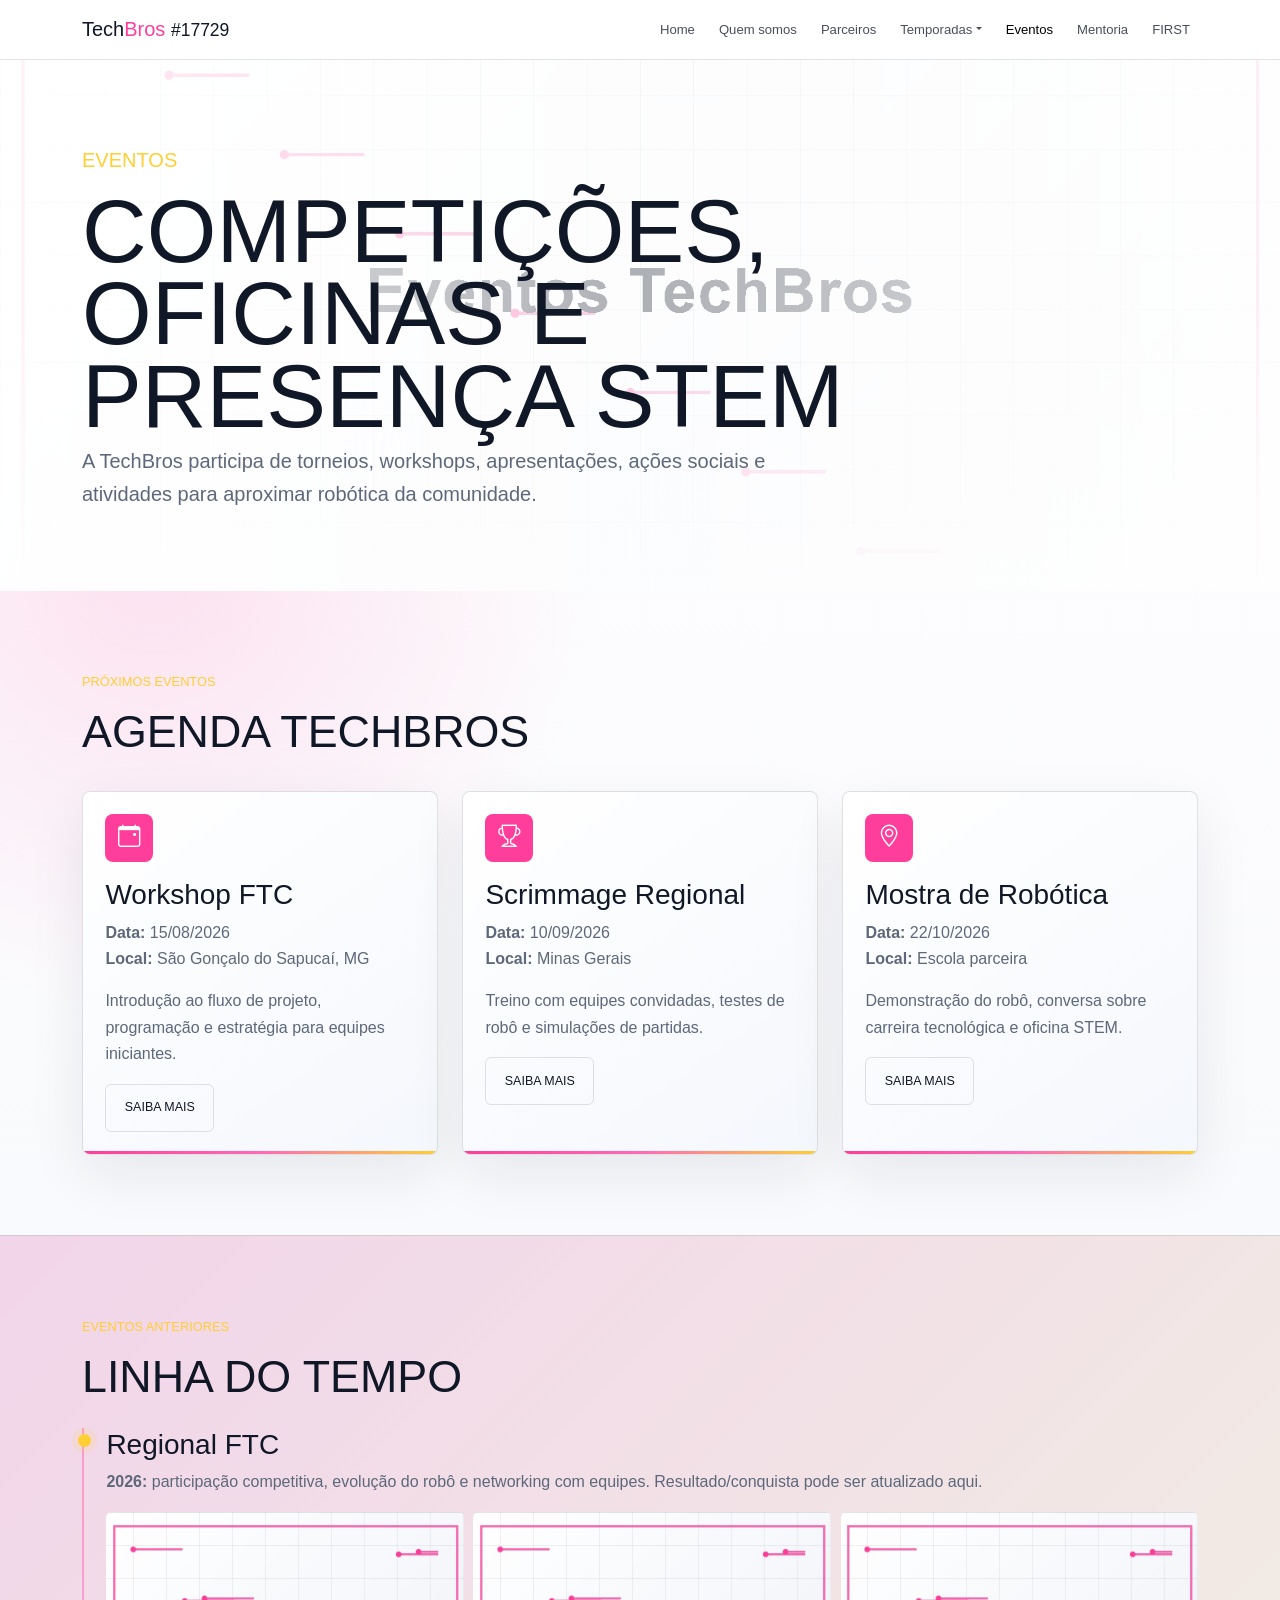
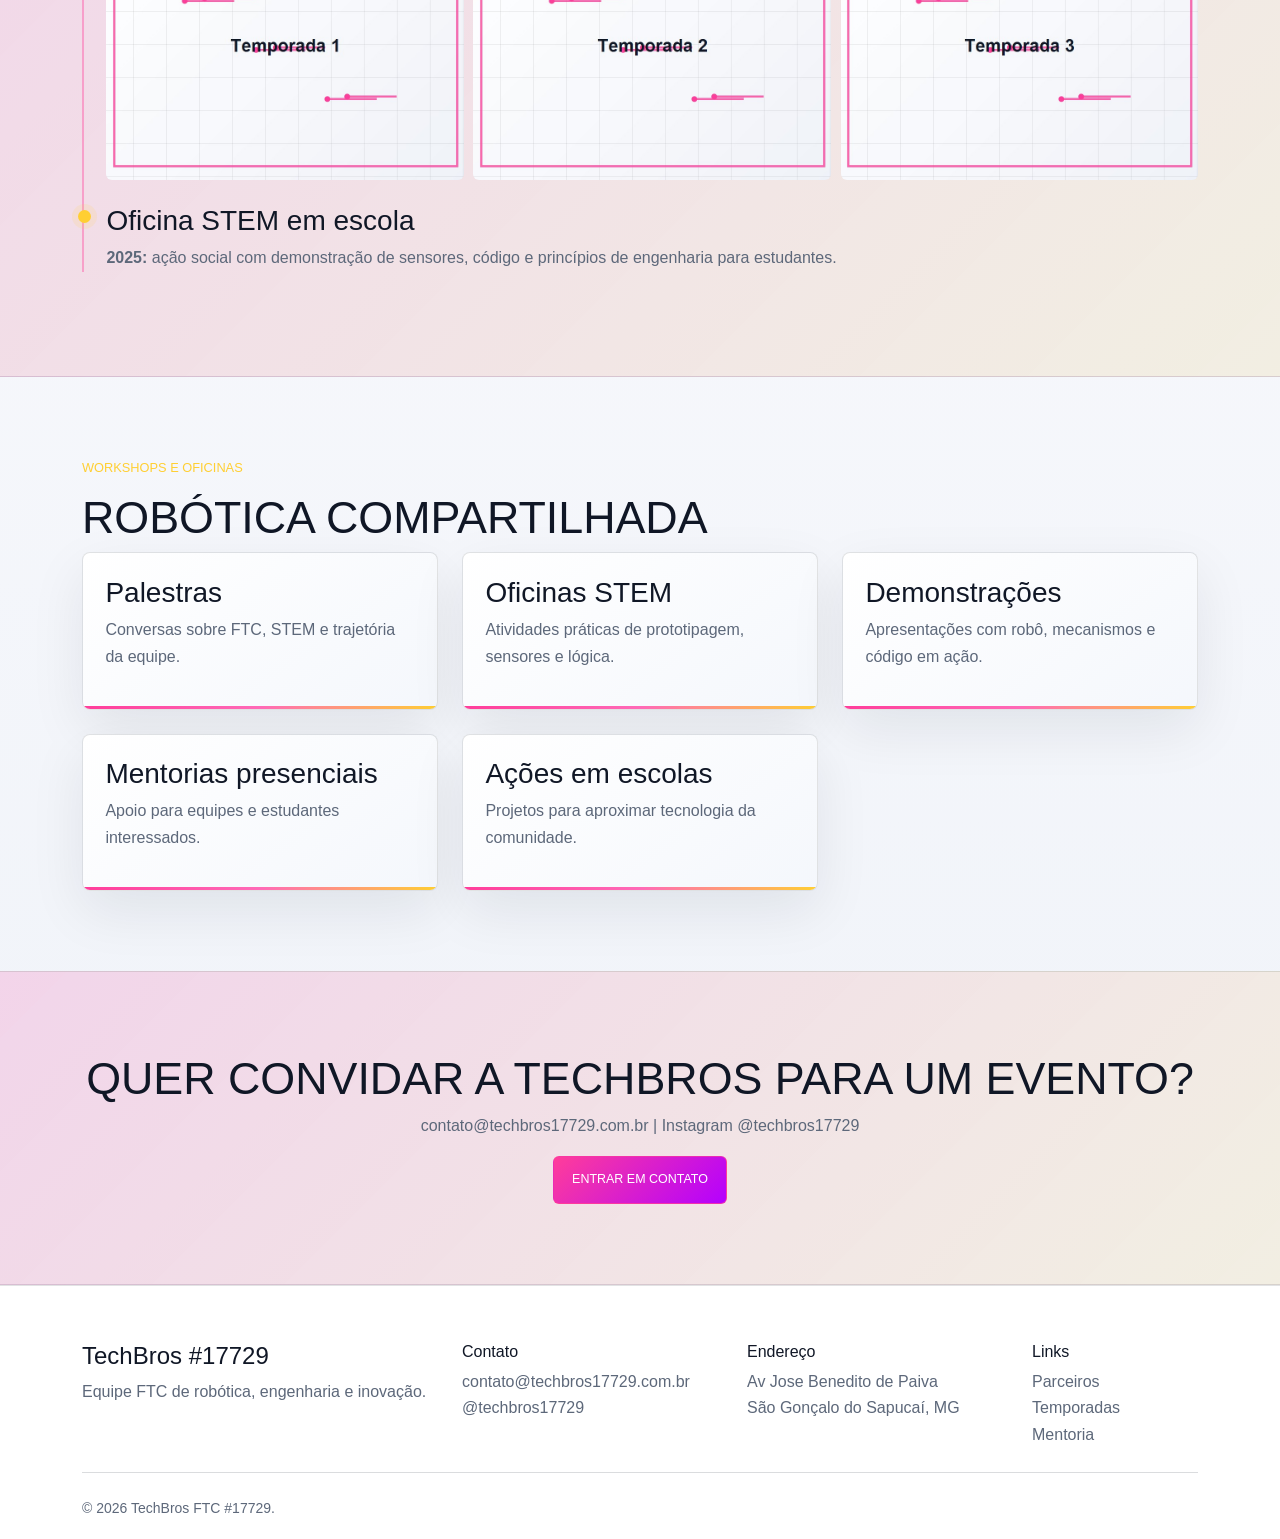
==== eventos.html @ de2b48b6 "v3" ====
<!doctype html>
<html lang="pt-BR">
<head>
  <meta charset="utf-8"><meta name="viewport" content="width=device-width, initial-scale=1">
  <title>Eventos | TechBros FTC #17729</title>
  <meta name="description" content="Eventos, competições, workshops, oficinas STEM, ações sociais e participações da equipe TechBros FTC #17729.">
  <meta name="keywords" content="eventos TechBros, competições FTC, workshops robótica, oficinas STEM, eventos robótica">
  <meta name="author" content="TechBros FTC #17729"><meta name="robots" content="index, follow"><link rel="canonical" href="https://techbros17729.com.br/eventos.html">
  <meta property="og:title" content="Eventos | TechBros FTC #17729"><meta property="og:description" content="Competições, workshops e ações tecnológicas da TechBros."><meta property="og:image" content="https://techbros17729.com.br/assets/img/eventos-hero.jpg"><meta property="og:url" content="https://techbros17729.com.br/eventos.html"><meta property="og:type" content="website">
  <meta name="twitter:card" content="summary_large_image"><meta name="twitter:title" content="Eventos TechBros"><meta name="twitter:description" content="Acompanhe eventos e oficinas da equipe."><meta name="twitter:image" content="https://techbros17729.com.br/assets/img/eventos-hero.jpg">
  <link href="https://cdn.jsdelivr.net/npm/bootstrap@5.3.3/dist/css/bootstrap.min.css" rel="stylesheet"><link href="https://cdn.jsdelivr.net/npm/bootstrap-icons@1.11.3/font/bootstrap-icons.css" rel="stylesheet"><link rel="stylesheet" href="assets/css/style.css">
  <script type="application/ld+json">{"@context":"https://schema.org","@type":"Event","name":"Eventos TechBros FTC #17729","description":"Competições, workshops, oficinas STEM e ações sociais da equipe TechBros.","eventAttendanceMode":"https://schema.org/OfflineEventAttendanceMode","eventStatus":"https://schema.org/EventScheduled","startDate":"2026-08-01","location":{"@type":"Place","name":"TechBros","address":{"@type":"PostalAddress","streetAddress":"Av Jose Benedito de Paiva","addressLocality":"São Gonçalo do Sapucaí","addressRegion":"MG","postalCode":"37490-000","addressCountry":"BR"}},"organizer":{"@type":"EducationalOrganization","name":"TechBros FTC #17729","email":"contato@techbros17729.com.br"}}</script>
</head>
<body>
  <header><nav class="navbar navbar-expand-lg fixed-top"><div class="container"><a class="navbar-brand text-white" href="index.html">Tech<span>Bros</span> <small>#17729</small></a><button class="navbar-toggler" type="button" data-bs-toggle="collapse" data-bs-target="#mainNav" aria-label="Abrir menu"><span class="navbar-toggler-icon"></span></button><div class="collapse navbar-collapse" id="mainNav"><ul class="navbar-nav ms-auto align-items-lg-center gap-lg-2"><li class="nav-item"><a class="nav-link" href="index.html">Home</a></li><li class="nav-item"><a class="nav-link" href="quem-somos.html">Quem somos</a></li><li class="nav-item"><a class="nav-link" href="parceiros.html">Parceiros</a></li><li class="nav-item dropdown"><a class="nav-link dropdown-toggle" href="temporadas.html" role="button" data-bs-toggle="dropdown">Temporadas</a><ul class="dropdown-menu"><li><a class="dropdown-item" href="temporadas.html#atual">Temporada atual</a></li><li><a class="dropdown-item" href="temporadas.html#anteriores">Temporadas anteriores</a></li></ul></li><li class="nav-item"><a class="nav-link" href="eventos.html">Eventos</a></li><li class="nav-item"><a class="nav-link" href="mentoria.html">Mentoria</a></li><li class="nav-item"><a class="nav-link" href="first.html">FIRST</a></li></ul></div></div></nav></header>
  <main>
    <section class="hero hero-small" style="background-image:url('assets/img/eventos-hero.jpg')"><div class="container"><p class="eyebrow">Eventos</p><h1>Competições, oficinas e presença STEM</h1><p>A TechBros participa de torneios, workshops, apresentações, ações sociais e atividades para aproximar robótica da comunidade.</p></div></section>
    <section class="section-pad"><div class="container"><p class="eyebrow">Próximos eventos</p><h2 class="section-title">Agenda TechBros</h2><div class="row g-4 mt-1">
      <article class="col-md-6 col-xl-4"><div class="event-card reveal"><span class="icon-box"><i class="bi bi-calendar-event"></i></span><h3>Workshop FTC</h3><p><strong>Data:</strong> 15/08/2026<br><strong>Local:</strong> São Gonçalo do Sapucaí, MG</p><p>Introdução ao fluxo de projeto, programação e estratégia para equipes iniciantes.</p><a class="btn btn-outline-tech" href="mailto:contato@techbros17729.com.br">Saiba mais</a></div></article>
      <article class="col-md-6 col-xl-4"><div class="event-card reveal"><span class="icon-box"><i class="bi bi-trophy"></i></span><h3>Scrimmage Regional</h3><p><strong>Data:</strong> 10/09/2026<br><strong>Local:</strong> Minas Gerais</p><p>Treino com equipes convidadas, testes de robô e simulações de partidas.</p><a class="btn btn-outline-tech" href="mailto:contato@techbros17729.com.br">Saiba mais</a></div></article>
      <article class="col-md-6 col-xl-4"><div class="event-card reveal"><span class="icon-box"><i class="bi bi-geo-alt"></i></span><h3>Mostra de Robótica</h3><p><strong>Data:</strong> 22/10/2026<br><strong>Local:</strong> Escola parceira</p><p>Demonstração do robô, conversa sobre carreira tecnológica e oficina STEM.</p><a class="btn btn-outline-tech" href="mailto:contato@techbros17729.com.br">Saiba mais</a></div></article>
    </div></div></section>
    <section class="section-pad cta-band"><div class="container"><p class="eyebrow">Eventos anteriores</p><h2 class="section-title">Linha do tempo</h2><div class="timeline mt-4"><article class="timeline-item"><h3>Regional FTC</h3><p><strong>2026:</strong> participação competitiva, evolução do robô e networking com equipes. Resultado/conquista pode ser atualizado aqui.</p><div class="gallery-grid"><img src="assets/img/temporadas/temporada-1.jpg" alt="Foto do evento regional" loading="lazy"><img src="assets/img/temporadas/temporada-2.jpg" alt="Robô em evento" loading="lazy"><img src="assets/img/temporadas/temporada-3.jpg" alt="Equipe em competição" loading="lazy"></div></article><article class="timeline-item"><h3>Oficina STEM em escola</h3><p><strong>2025:</strong> ação social com demonstração de sensores, código e princípios de engenharia para estudantes.</p></article></div></div></section>
    <section class="section-pad"><div class="container"><p class="eyebrow">Workshops e oficinas</p><h2 class="section-title">Robótica compartilhada</h2><div class="row g-4"><article class="col-md-6 col-lg-4"><div class="tech-card"><h3>Palestras</h3><p>Conversas sobre FTC, STEM e trajetória da equipe.</p></div></article><article class="col-md-6 col-lg-4"><div class="tech-card"><h3>Oficinas STEM</h3><p>Atividades práticas de prototipagem, sensores e lógica.</p></div></article><article class="col-md-6 col-lg-4"><div class="tech-card"><h3>Demonstrações</h3><p>Apresentações com robô, mecanismos e código em ação.</p></div></article><article class="col-md-6 col-lg-4"><div class="tech-card"><h3>Mentorias presenciais</h3><p>Apoio para equipes e estudantes interessados.</p></div></article><article class="col-md-6 col-lg-4"><div class="tech-card"><h3>Ações em escolas</h3><p>Projetos para aproximar tecnologia da comunidade.</p></div></article></div></div></section>
    <section class="section-pad cta-band"><div class="container text-center"><h2 class="section-title">Quer convidar a TechBros para um evento?</h2><p>contato@techbros17729.com.br | Instagram @techbros17729</p><a class="btn btn-tech" href="mailto:contato@techbros17729.com.br">Entrar em contato</a></div></section>
  </main>
  <footer class="footer"><div class="container"><div class="row g-4"><div class="col-lg-4"><h2 class="h4">TechBros #17729</h2><p>Equipe FTC de robótica, engenharia e inovação.</p></div><div class="col-md-4 col-lg-3"><h3 class="h6">Contato</h3><p>contato@techbros17729.com.br<br>@techbros17729</p></div><div class="col-md-4 col-lg-3"><h3 class="h6">Endereço</h3><p>Av Jose Benedito de Paiva<br>São Gonçalo do Sapucaí, MG</p></div><div class="col-md-4 col-lg-2"><h3 class="h6">Links</h3><a href="parceiros.html">Parceiros</a><br><a href="temporadas.html">Temporadas</a><br><a href="mentoria.html">Mentoria</a></div></div><hr class="border-secondary my-4"><p class="small mb-0">© 2026 TechBros FTC #17729.</p></div></footer>
  <script src="https://cdn.jsdelivr.net/npm/bootstrap@5.3.3/dist/js/bootstrap.bundle.min.js"></script><script src="assets/js/main.js"></script>
</body>
</html>
---- assets/css/style.css ----
@font-face {
  font-family: "Lemon Milk";
  src: url("../fonts/LEMONMILK-Regular.woff2") format("woff2");
  font-display: swap;
}

:root {
  --bg: #f7f8fc;
  --surface: #ffffff;
  --surface-2: #f0f3fa;
  --line: rgba(17, 24, 39, .12);
  --text: #101726;
  --muted: #5d687a;
  --cyan: #ff3d9a;
  --gold: #ffcf33;
  --green: #00e68a;
  --pink: #ff6ab7;
  --font-display: "Lemon Milk", "Arial Black", Impact, sans-serif;
  --font-body: "Inter", "Poppins", "Segoe UI", Arial, sans-serif;
}

* { box-sizing: border-box; }

html { scroll-padding-top: 86px; }

body {
  margin: 0;
  background:
    radial-gradient(circle at 12% 18%, rgba(255, 61, 154, .14), transparent 28rem),
    radial-gradient(circle at 85% 8%, rgba(255, 207, 51, .15), transparent 22rem),
    linear-gradient(180deg, #ffffff 0%, var(--bg) 54%, #eef2f8 100%);
  color: var(--text);
  font-family: var(--font-body);
  line-height: 1.65;
}

body::before {
  content: "";
  position: fixed;
  inset: 0;
  pointer-events: none;
  background-image:
    linear-gradient(rgba(17, 24, 39, .045) 1px, transparent 1px),
    linear-gradient(90deg, rgba(17, 24, 39, .045) 1px, transparent 1px);
  background-size: 46px 46px;
  mask-image: linear-gradient(to bottom, rgba(0, 0, 0, .8), transparent 78%);
  z-index: -1;
}

a { color: inherit; text-decoration: none; }
p { color: var(--muted); }

.navbar {
  background: rgba(255, 255, 255, .9);
  border-bottom: 1px solid var(--line);
  backdrop-filter: blur(18px);
}

.navbar-brand,
.nav-link,
.dropdown-item,
.btn,
.eyebrow,
h1, h2, h3, h4 {
  font-family: var(--font-display);
  letter-spacing: 0;
}

.navbar-brand { color: var(--text) !important; }
.navbar-brand span { color: var(--cyan); }
.nav-link { color: rgba(16, 23, 38, .76); font-size: .82rem; }
.nav-link:hover,
.nav-link.active { color: var(--cyan); }
.dropdown-menu {
  background: #ffffff;
  border: 1px solid var(--line);
}
.dropdown-item { color: var(--text); font-size: .78rem; }
.dropdown-item:hover { background: rgba(255, 61, 154, .13); color: var(--cyan); }
.navbar-toggler { border-color: var(--line); }
.navbar-toggler-icon { filter: none; }

.accordion-button {
  background: rgba(255, 255, 255, .94);
  color: var(--text);
  font-family: var(--font-display);
}
.accordion-button:not(.collapsed) {
  background: rgba(255, 61, 154, .14);
  color: var(--cyan);
}
.accordion-button:focus { box-shadow: 0 0 0 .2rem rgba(255, 61, 154, .2); }
.accordion-item {
  background: rgba(255, 255, 255, .72) !important;
  border-color: var(--line) !important;
}
.accordion-body,
.accordion-body.text-light { color: var(--muted) !important; }

.hero {
  min-height: 88vh;
  display: grid;
  align-items: end;
  position: relative;
  overflow: hidden;
  padding: 9rem 0 5rem;
  background-position: center;
  background-size: cover;
}

.hero::before {
  content: "";
  position: absolute;
  inset: 0;
  background:
    linear-gradient(90deg, rgba(255, 255, 255, .93), rgba(255, 255, 255, .66), rgba(255, 255, 255, .9)),
    linear-gradient(0deg, rgba(247, 248, 252, .98), transparent 46%);
}

.hero .container { position: relative; z-index: 1; }
.hero-small { min-height: 56vh; padding-bottom: 4rem; }
.hero h1 { max-width: 980px; font-size: clamp(2.4rem, 7vw, 6.6rem); line-height: .92; text-transform: uppercase; }
.hero p { max-width: 760px; font-size: clamp(1rem, 2vw, 1.25rem); }

.eyebrow {
  color: var(--gold);
  text-transform: uppercase;
  font-size: .8rem;
  margin-bottom: .8rem;
}

.section-pad { padding: 5rem 0; }
.section-title { font-size: clamp(1.8rem, 3.5vw, 3.2rem); text-transform: uppercase; }
.section-kicker { max-width: 760px; margin-bottom: 2rem; }

.tech-panel,
.tech-card,
.partner-card,
.event-card {
  background: linear-gradient(145deg, rgba(255, 255, 255, .96), rgba(244, 247, 252, .96));
  border: 1px solid var(--line);
  box-shadow: 0 20px 55px rgba(16, 23, 38, .08);
  position: relative;
  overflow: hidden;
}

.tech-card,
.partner-card,
.event-card {
  min-height: 100%;
  border-radius: 8px;
  padding: 1.4rem;
  transition: transform .25s ease, border-color .25s ease, box-shadow .25s ease;
}

.tech-card::after,
.partner-card::after,
.event-card::after {
  content: "";
  position: absolute;
  inset: auto 0 0 0;
  height: 3px;
  background: linear-gradient(90deg, var(--cyan), var(--pink), var(--gold));
}

.tech-card:hover,
.partner-card:hover,
.event-card:hover {
  transform: translateY(-6px);
  border-color: rgba(255, 61, 154, .5);
  box-shadow: 0 22px 70px rgba(255, 61, 154, .13);
}

.icon-box {
  width: 48px;
  height: 48px;
  display: inline-grid;
  place-items: center;
  color: #ffffff;
  background: var(--cyan);
  border-radius: 8px;
  font-size: 1.4rem;
  margin-bottom: 1rem;
}

.btn-tech {
  border: 1px solid rgba(255, 61, 154, .7);
  background: linear-gradient(135deg, var(--cyan), #b400ff);
  color: #ffffff;
  border-radius: 6px;
  padding: .85rem 1.15rem;
  text-transform: uppercase;
  font-size: .78rem;
}

.btn-tech:hover { color: #ffffff; filter: brightness(1.08); }
.btn-outline-tech {
  border: 1px solid var(--line);
  color: var(--text);
  border-radius: 6px;
  padding: .85rem 1.15rem;
  text-transform: uppercase;
  font-size: .78rem;
}
.btn-outline-tech:hover { border-color: var(--gold); color: var(--gold); }

.image-frame {
  border: 1px solid var(--line);
  border-radius: 8px;
  overflow: hidden;
  background: var(--surface);
}
.image-frame img { width: 100%; height: 100%; object-fit: cover; display: block; }

.stats-strip {
  border-top: 1px solid var(--line);
  border-bottom: 1px solid var(--line);
  background: rgba(255, 255, 255, .62);
}
.stat-number { font-family: var(--font-display); color: var(--cyan); font-size: 2rem; }

.sponsor-logo {
  aspect-ratio: 16 / 9;
  object-fit: cover;
  border-radius: 6px;
}

.timeline {
  border-left: 2px solid rgba(255, 61, 154, .38);
  padding-left: 1.4rem;
}
.timeline-item { position: relative; margin-bottom: 1.5rem; }
.timeline-item::before {
  content: "";
  position: absolute;
  left: -1.8rem;
  top: .4rem;
  width: 13px;
  height: 13px;
  border-radius: 50%;
  background: var(--gold);
  box-shadow: 0 0 0 6px rgba(255, 207, 51, .12);
}

.gallery-grid {
  display: grid;
  grid-template-columns: repeat(3, 1fr);
  gap: .6rem;
}
.gallery-grid img { width: 100%; aspect-ratio: 4 / 3; object-fit: cover; border-radius: 6px; }

.cta-band {
  background:
    linear-gradient(135deg, rgba(255, 61, 154, .17), rgba(255, 207, 51, .12)),
    var(--surface-2);
  border-block: 1px solid var(--line);
}

.footer {
  background: #ffffff;
  border-top: 1px solid var(--line);
  padding: 3.5rem 0 1.2rem;
}
.footer a { color: var(--muted); }
.footer a:hover { color: var(--cyan); }

.reveal {
  opacity: 0;
  transform: translateY(18px);
  transition: opacity .5s ease, transform .5s ease;
}
.reveal.is-visible { opacity: 1; transform: none; }

@media (max-width: 991.98px) {
  .hero { min-height: 74vh; padding-top: 7rem; }
  .hero-small { min-height: 48vh; }
  .navbar-collapse { padding: 1rem 0; }
}

@media (max-width: 575.98px) {
  .section-pad { padding: 3.5rem 0; }
  .hero h1 { font-size: 2.55rem; }
  .gallery-grid { grid-template-columns: 1fr 1fr; }
  .btn-tech,
  .btn-outline-tech { width: 100%; margin-bottom: .75rem; }
}
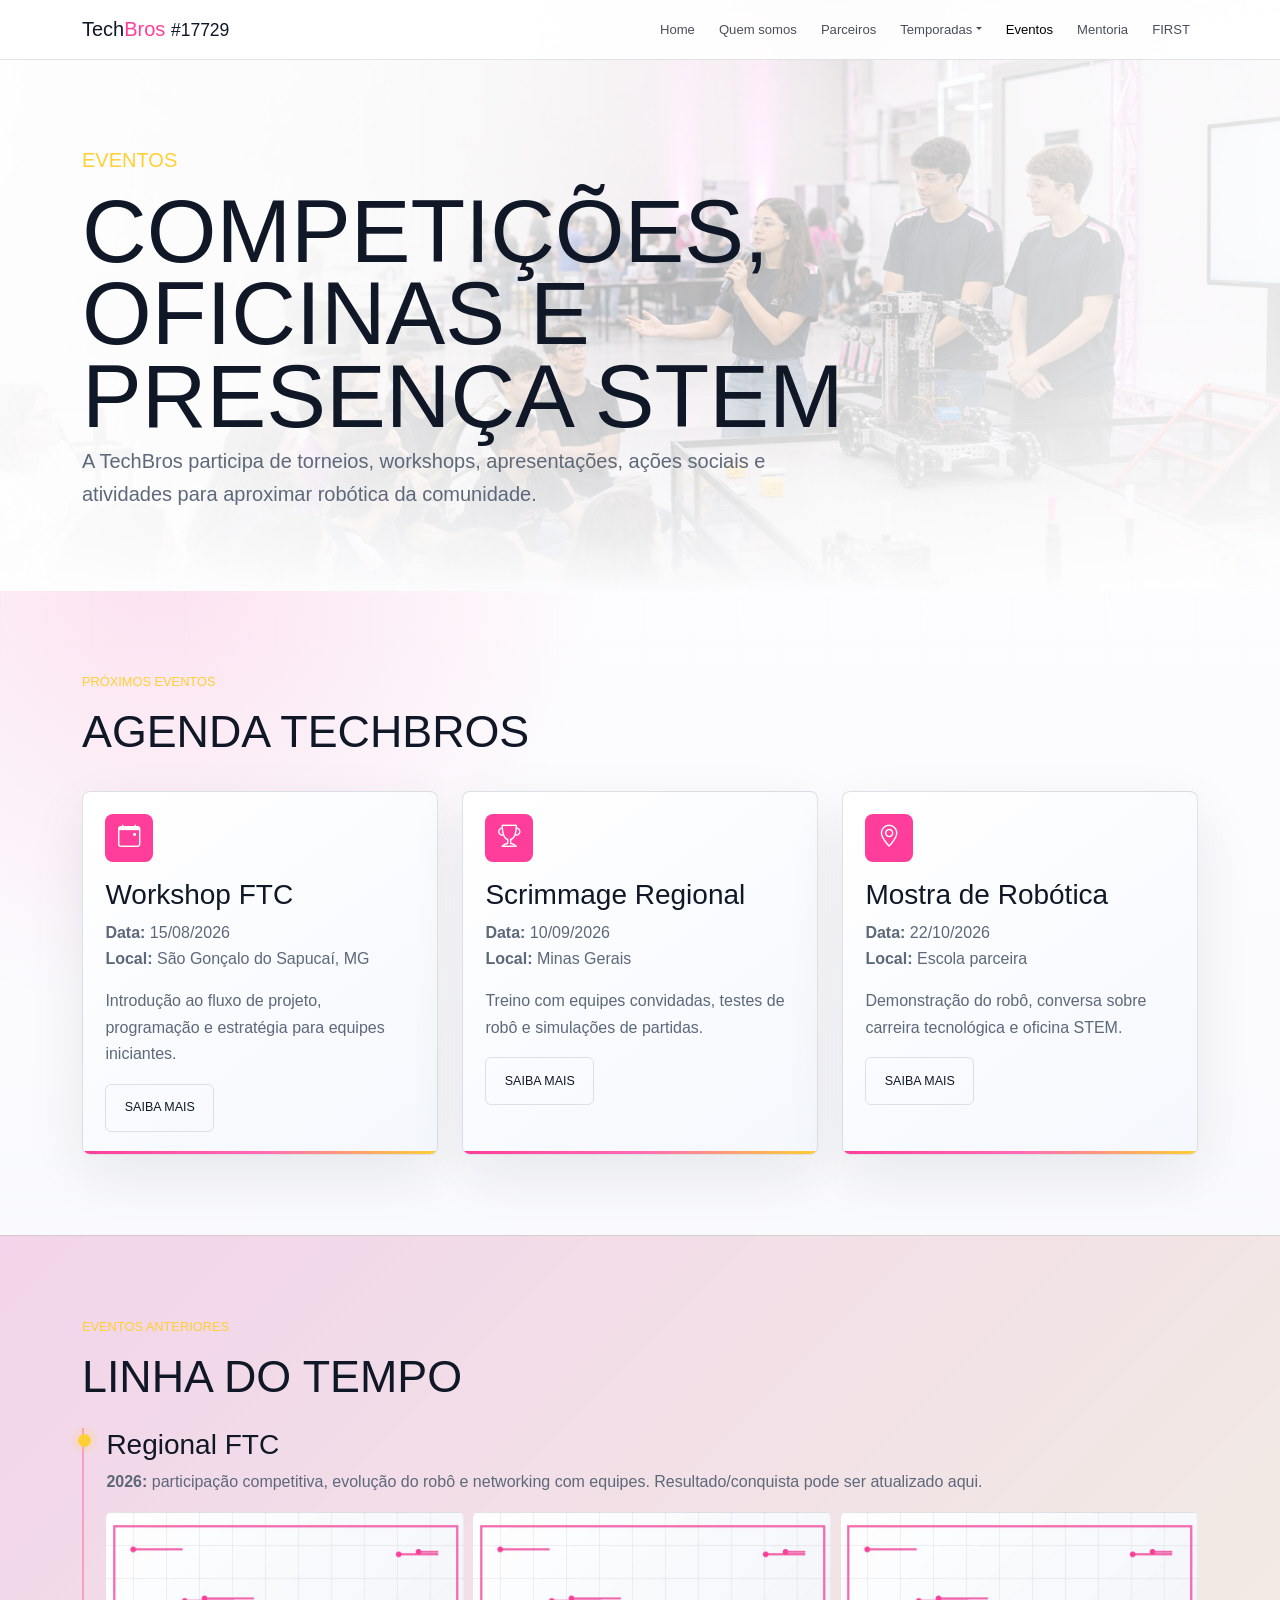
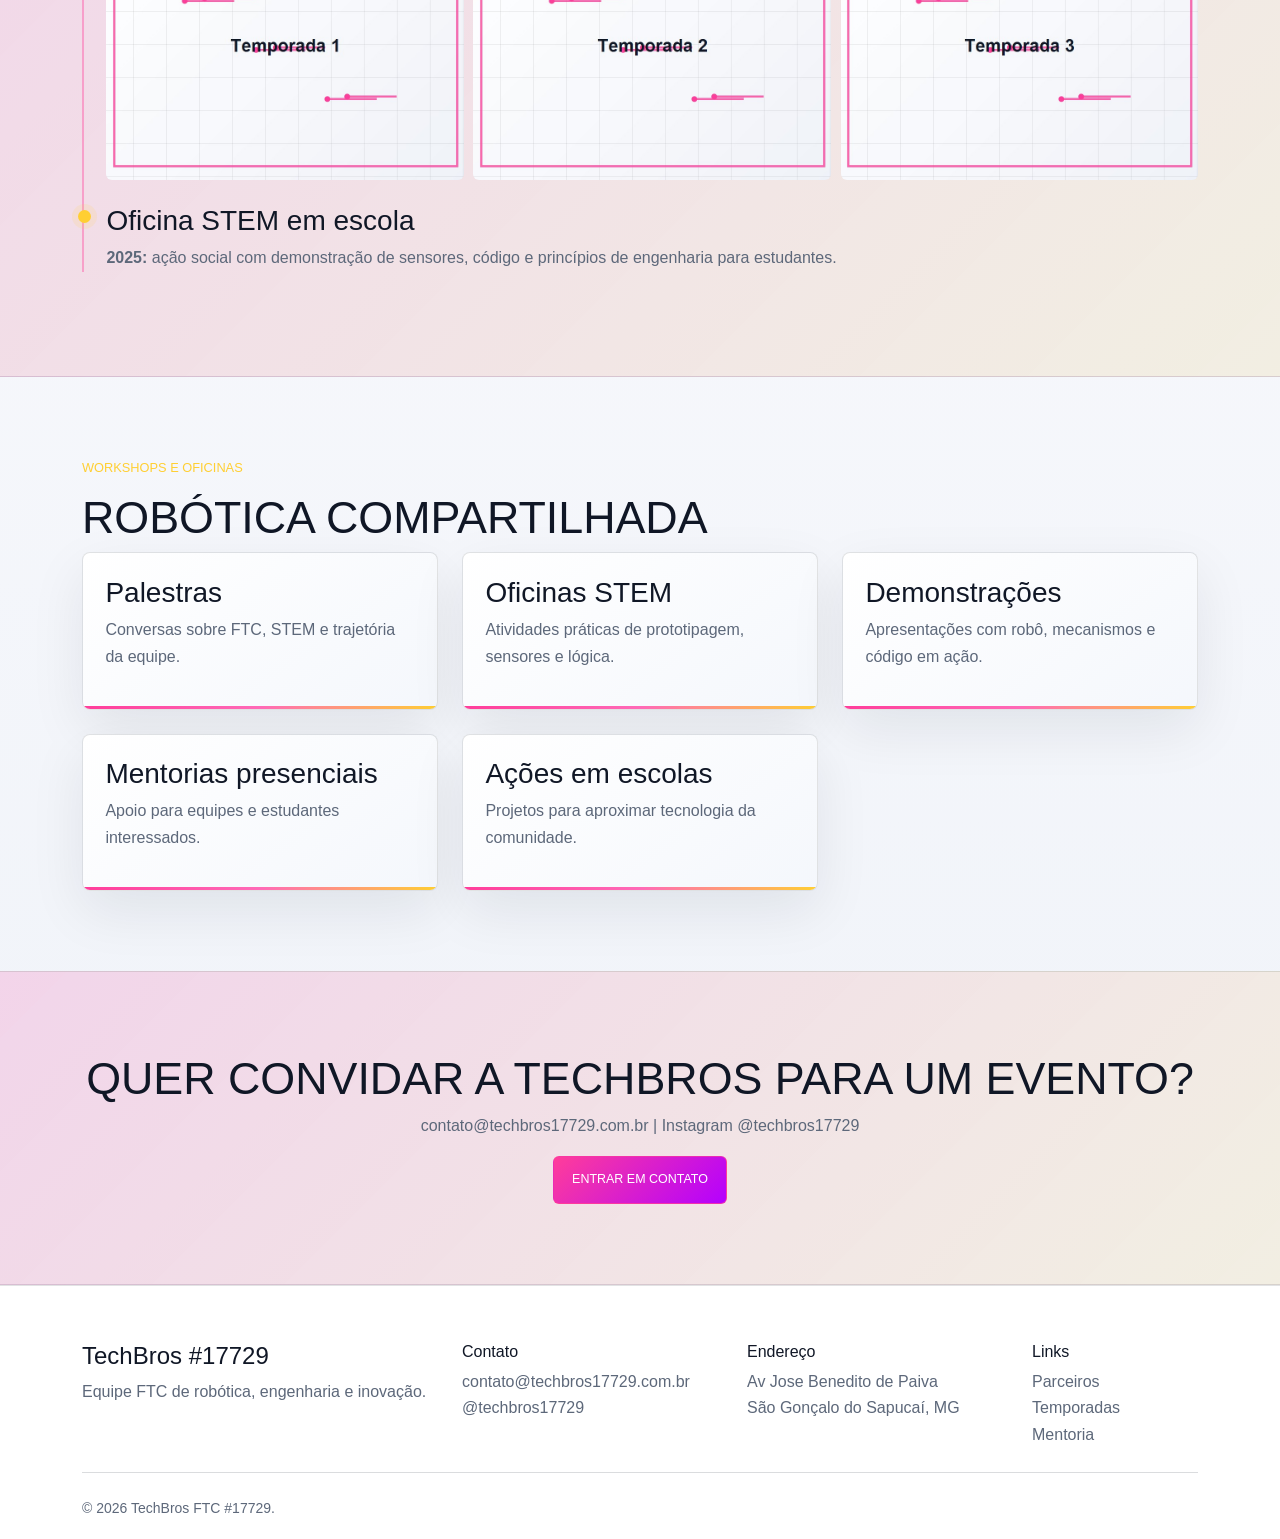
==== commit 94d83e64: "alt1" ====
--- a/eventos.html
+++ b/eventos.html
@@ -6,15 +6,15 @@
   <meta name="description" content="Eventos, competições, workshops, oficinas STEM, ações sociais e participações da equipe TechBros FTC #17729.">
   <meta name="keywords" content="eventos TechBros, competições FTC, workshops robótica, oficinas STEM, eventos robótica">
   <meta name="author" content="TechBros FTC #17729"><meta name="robots" content="index, follow"><link rel="canonical" href="https://techbros17729.com.br/eventos.html">
-  <meta property="og:title" content="Eventos | TechBros FTC #17729"><meta property="og:description" content="Competições, workshops e ações tecnológicas da TechBros."><meta property="og:image" content="https://techbros17729.com.br/assets/img/eventos-hero.jpg"><meta property="og:url" content="https://techbros17729.com.br/eventos.html"><meta property="og:type" content="website">
-  <meta name="twitter:card" content="summary_large_image"><meta name="twitter:title" content="Eventos TechBros"><meta name="twitter:description" content="Acompanhe eventos e oficinas da equipe."><meta name="twitter:image" content="https://techbros17729.com.br/assets/img/eventos-hero.jpg">
+  <meta property="og:title" content="Eventos | TechBros FTC #17729"><meta property="og:description" content="Competições, workshops e ações tecnológicas da TechBros."><meta property="og:image" content="https://techbros17729.com.br/assets/img/eventos-hero.png"><meta property="og:url" content="https://techbros17729.com.br/eventos.html"><meta property="og:type" content="website">
+  <meta name="twitter:card" content="summary_large_image"><meta name="twitter:title" content="Eventos TechBros"><meta name="twitter:description" content="Acompanhe eventos e oficinas da equipe."><meta name="twitter:image" content="https://techbros17729.com.br/assets/img/eventos-hero.png">
   <link href="https://cdn.jsdelivr.net/npm/bootstrap@5.3.3/dist/css/bootstrap.min.css" rel="stylesheet"><link href="https://cdn.jsdelivr.net/npm/bootstrap-icons@1.11.3/font/bootstrap-icons.css" rel="stylesheet"><link rel="stylesheet" href="assets/css/style.css">
   <script type="application/ld+json">{"@context":"https://schema.org","@type":"Event","name":"Eventos TechBros FTC #17729","description":"Competições, workshops, oficinas STEM e ações sociais da equipe TechBros.","eventAttendanceMode":"https://schema.org/OfflineEventAttendanceMode","eventStatus":"https://schema.org/EventScheduled","startDate":"2026-08-01","location":{"@type":"Place","name":"TechBros","address":{"@type":"PostalAddress","streetAddress":"Av Jose Benedito de Paiva","addressLocality":"São Gonçalo do Sapucaí","addressRegion":"MG","postalCode":"37490-000","addressCountry":"BR"}},"organizer":{"@type":"EducationalOrganization","name":"TechBros FTC #17729","email":"contato@techbros17729.com.br"}}</script>
 </head>
 <body>
   <header><nav class="navbar navbar-expand-lg fixed-top"><div class="container"><a class="navbar-brand text-white" href="index.html">Tech<span>Bros</span> <small>#17729</small></a><button class="navbar-toggler" type="button" data-bs-toggle="collapse" data-bs-target="#mainNav" aria-label="Abrir menu"><span class="navbar-toggler-icon"></span></button><div class="collapse navbar-collapse" id="mainNav"><ul class="navbar-nav ms-auto align-items-lg-center gap-lg-2"><li class="nav-item"><a class="nav-link" href="index.html">Home</a></li><li class="nav-item"><a class="nav-link" href="quem-somos.html">Quem somos</a></li><li class="nav-item"><a class="nav-link" href="parceiros.html">Parceiros</a></li><li class="nav-item dropdown"><a class="nav-link dropdown-toggle" href="temporadas.html" role="button" data-bs-toggle="dropdown">Temporadas</a><ul class="dropdown-menu"><li><a class="dropdown-item" href="temporadas.html#atual">Temporada atual</a></li><li><a class="dropdown-item" href="temporadas.html#anteriores">Temporadas anteriores</a></li></ul></li><li class="nav-item"><a class="nav-link" href="eventos.html">Eventos</a></li><li class="nav-item"><a class="nav-link" href="mentoria.html">Mentoria</a></li><li class="nav-item"><a class="nav-link" href="first.html">FIRST</a></li></ul></div></div></nav></header>
   <main>
-    <section class="hero hero-small" style="background-image:url('assets/img/eventos-hero.jpg')"><div class="container"><p class="eyebrow">Eventos</p><h1>Competições, oficinas e presença STEM</h1><p>A TechBros participa de torneios, workshops, apresentações, ações sociais e atividades para aproximar robótica da comunidade.</p></div></section>
+    <section class="hero hero-small" style="background-image:url('assets/img/eventos-hero.png')"><div class="container"><p class="eyebrow">Eventos</p><h1>Competições, oficinas e presença STEM</h1><p>A TechBros participa de torneios, workshops, apresentações, ações sociais e atividades para aproximar robótica da comunidade.</p></div></section>
     <section class="section-pad"><div class="container"><p class="eyebrow">Próximos eventos</p><h2 class="section-title">Agenda TechBros</h2><div class="row g-4 mt-1">
       <article class="col-md-6 col-xl-4"><div class="event-card reveal"><span class="icon-box"><i class="bi bi-calendar-event"></i></span><h3>Workshop FTC</h3><p><strong>Data:</strong> 15/08/2026<br><strong>Local:</strong> São Gonçalo do Sapucaí, MG</p><p>Introdução ao fluxo de projeto, programação e estratégia para equipes iniciantes.</p><a class="btn btn-outline-tech" href="mailto:contato@techbros17729.com.br">Saiba mais</a></div></article>
       <article class="col-md-6 col-xl-4"><div class="event-card reveal"><span class="icon-box"><i class="bi bi-trophy"></i></span><h3>Scrimmage Regional</h3><p><strong>Data:</strong> 10/09/2026<br><strong>Local:</strong> Minas Gerais</p><p>Treino com equipes convidadas, testes de robô e simulações de partidas.</p><a class="btn btn-outline-tech" href="mailto:contato@techbros17729.com.br">Saiba mais</a></div></article>
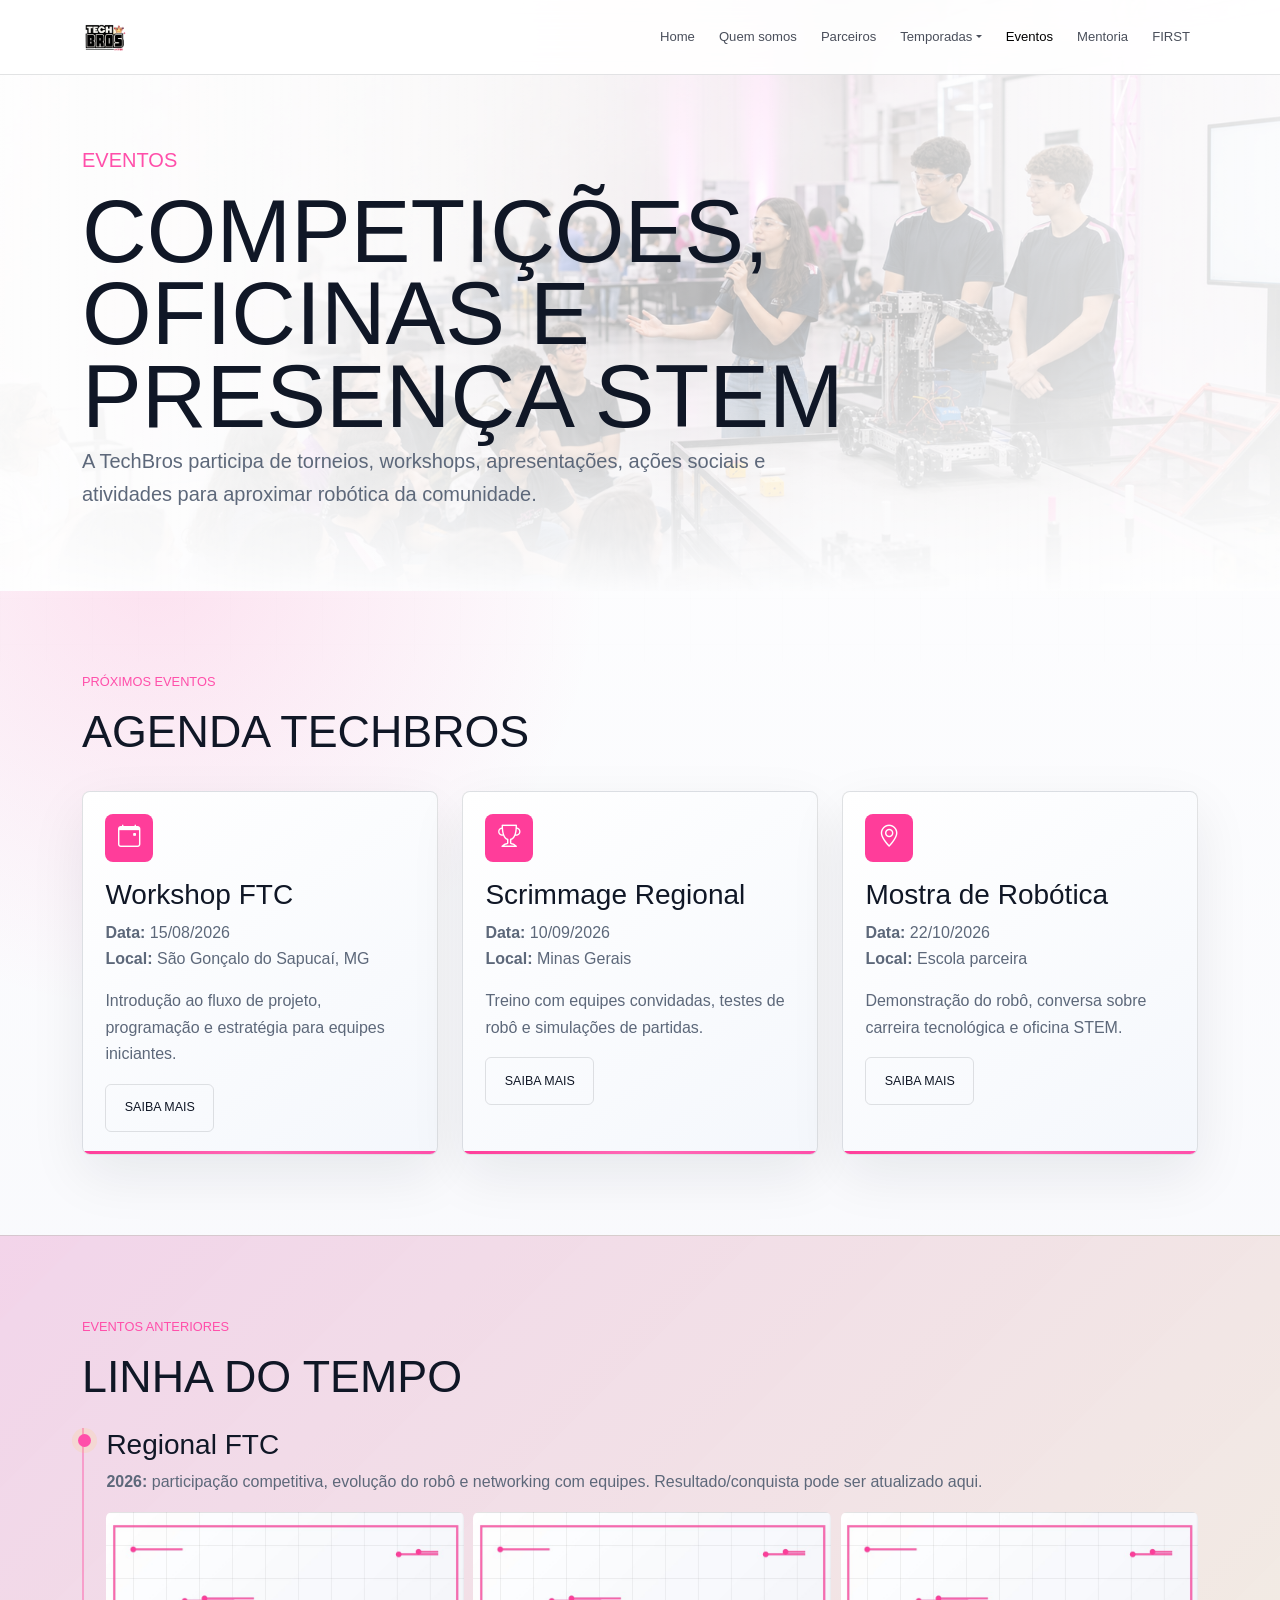
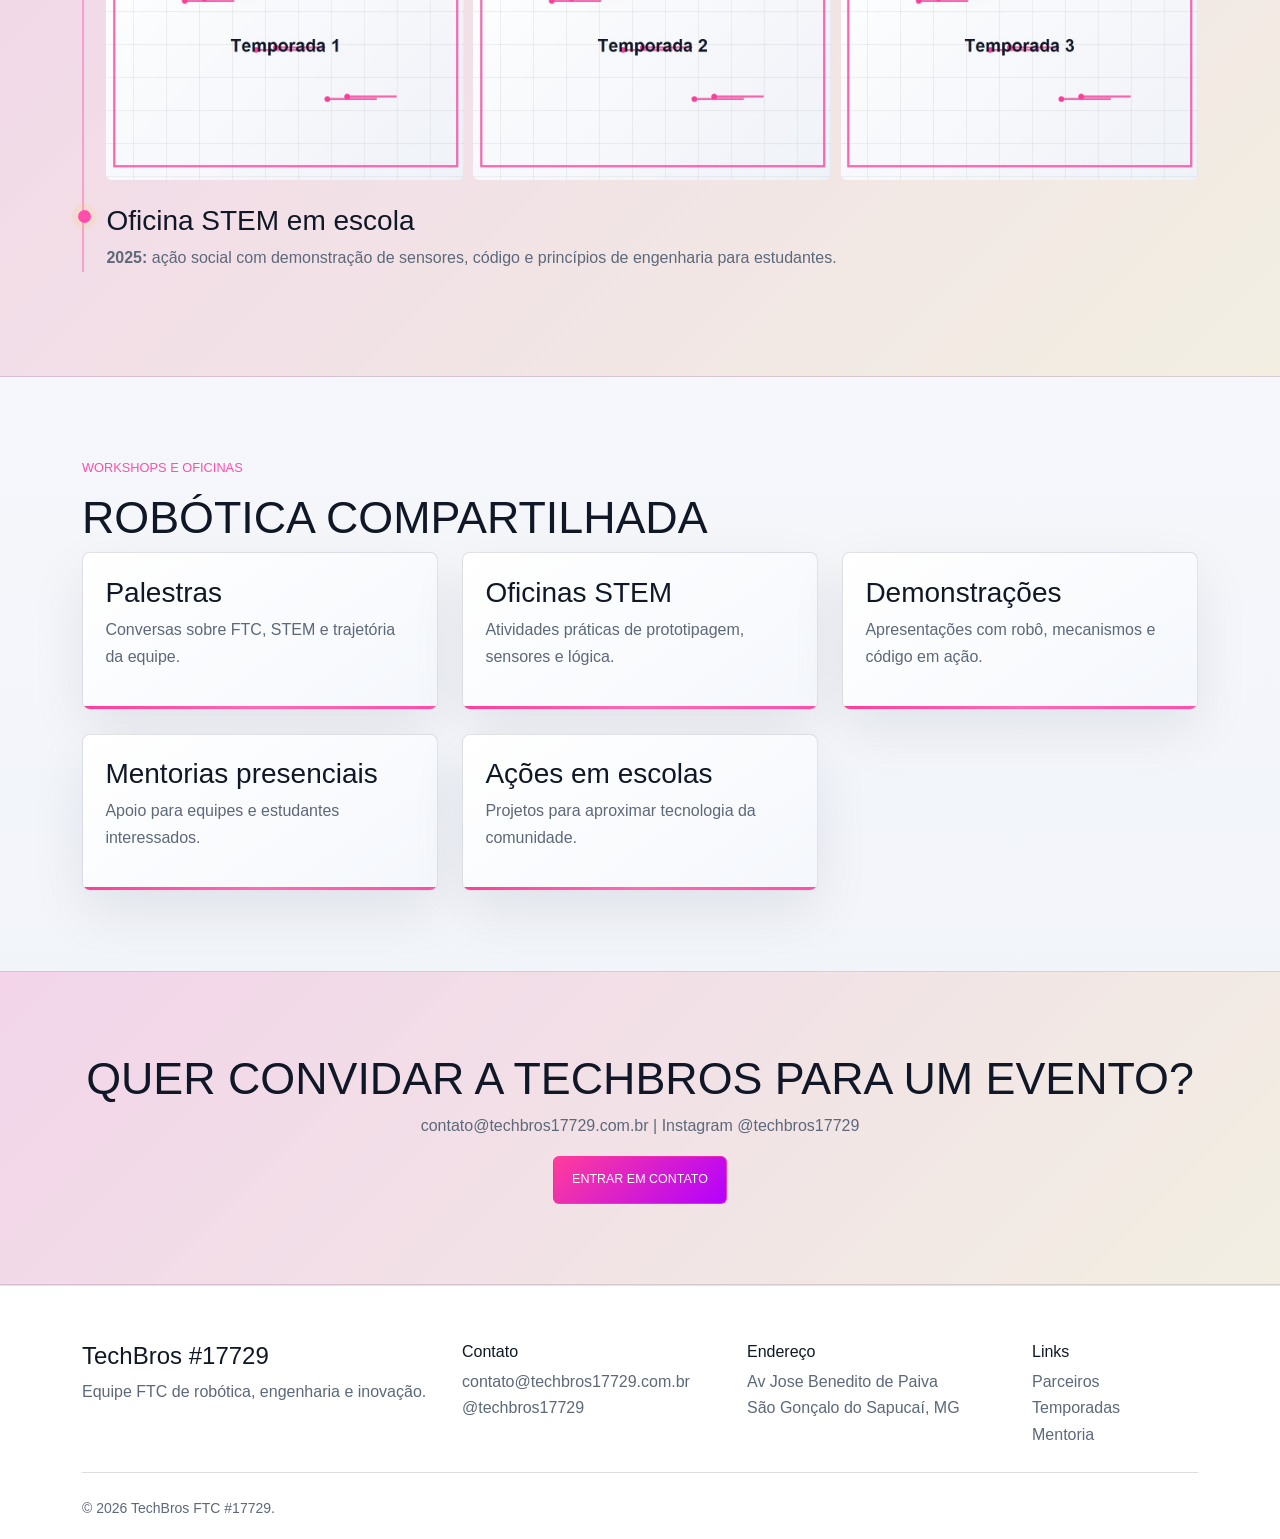
==== commit 9dd52ca6: "alt" ====
--- a/eventos.html
+++ b/eventos.html
@@ -8,11 +8,11 @@
   <meta name="author" content="TechBros FTC #17729"><meta name="robots" content="index, follow"><link rel="canonical" href="https://techbros17729.com.br/eventos.html">
   <meta property="og:title" content="Eventos | TechBros FTC #17729"><meta property="og:description" content="Competições, workshops e ações tecnológicas da TechBros."><meta property="og:image" content="https://techbros17729.com.br/assets/img/eventos-hero.png"><meta property="og:url" content="https://techbros17729.com.br/eventos.html"><meta property="og:type" content="website">
   <meta name="twitter:card" content="summary_large_image"><meta name="twitter:title" content="Eventos TechBros"><meta name="twitter:description" content="Acompanhe eventos e oficinas da equipe."><meta name="twitter:image" content="https://techbros17729.com.br/assets/img/eventos-hero.png">
-  <link href="https://cdn.jsdelivr.net/npm/bootstrap@5.3.3/dist/css/bootstrap.min.css" rel="stylesheet"><link href="https://cdn.jsdelivr.net/npm/bootstrap-icons@1.11.3/font/bootstrap-icons.css" rel="stylesheet"><link rel="stylesheet" href="assets/css/style.css">
+  <link href="https://cdn.jsdelivr.net/npm/bootstrap@5.3.3/dist/css/bootstrap.min.css" rel="stylesheet"><link href="https://cdn.jsdelivr.net/npm/bootstrap-icons@1.11.3/font/bootstrap-icons.css" rel="stylesheet"><link rel="icon" type="image/png" href="assets/img/logo.png"><link rel="stylesheet" href="assets/css/style.css">
   <script type="application/ld+json">{"@context":"https://schema.org","@type":"Event","name":"Eventos TechBros FTC #17729","description":"Competições, workshops, oficinas STEM e ações sociais da equipe TechBros.","eventAttendanceMode":"https://schema.org/OfflineEventAttendanceMode","eventStatus":"https://schema.org/EventScheduled","startDate":"2026-08-01","location":{"@type":"Place","name":"TechBros","address":{"@type":"PostalAddress","streetAddress":"Av Jose Benedito de Paiva","addressLocality":"São Gonçalo do Sapucaí","addressRegion":"MG","postalCode":"37490-000","addressCountry":"BR"}},"organizer":{"@type":"EducationalOrganization","name":"TechBros FTC #17729","email":"contato@techbros17729.com.br"}}</script>
 </head>
 <body>
-  <header><nav class="navbar navbar-expand-lg fixed-top"><div class="container"><a class="navbar-brand text-white" href="index.html">Tech<span>Bros</span> <small>#17729</small></a><button class="navbar-toggler" type="button" data-bs-toggle="collapse" data-bs-target="#mainNav" aria-label="Abrir menu"><span class="navbar-toggler-icon"></span></button><div class="collapse navbar-collapse" id="mainNav"><ul class="navbar-nav ms-auto align-items-lg-center gap-lg-2"><li class="nav-item"><a class="nav-link" href="index.html">Home</a></li><li class="nav-item"><a class="nav-link" href="quem-somos.html">Quem somos</a></li><li class="nav-item"><a class="nav-link" href="parceiros.html">Parceiros</a></li><li class="nav-item dropdown"><a class="nav-link dropdown-toggle" href="temporadas.html" role="button" data-bs-toggle="dropdown">Temporadas</a><ul class="dropdown-menu"><li><a class="dropdown-item" href="temporadas.html#atual">Temporada atual</a></li><li><a class="dropdown-item" href="temporadas.html#anteriores">Temporadas anteriores</a></li></ul></li><li class="nav-item"><a class="nav-link" href="eventos.html">Eventos</a></li><li class="nav-item"><a class="nav-link" href="mentoria.html">Mentoria</a></li><li class="nav-item"><a class="nav-link" href="first.html">FIRST</a></li></ul></div></div></nav></header>
+  <header><nav class="navbar navbar-expand-lg fixed-top"><div class="container"><a class="navbar-brand" href="index.html" aria-label="TechBros #17729 - Home"><img class="brand-logo" src="assets/img/logo.png" alt="TechBros #17729"></a><button class="navbar-toggler" type="button" data-bs-toggle="collapse" data-bs-target="#mainNav" aria-label="Abrir menu"><span class="navbar-toggler-icon"></span></button><div class="collapse navbar-collapse" id="mainNav"><ul class="navbar-nav ms-auto align-items-lg-center gap-lg-2"><li class="nav-item"><a class="nav-link" href="index.html">Home</a></li><li class="nav-item"><a class="nav-link" href="quem-somos.html">Quem somos</a></li><li class="nav-item"><a class="nav-link" href="parceiros.html">Parceiros</a></li><li class="nav-item dropdown"><a class="nav-link dropdown-toggle" href="temporadas.html" role="button" data-bs-toggle="dropdown">Temporadas</a><ul class="dropdown-menu"><li><a class="dropdown-item" href="temporadas.html#atual">Temporada atual</a></li><li><a class="dropdown-item" href="temporadas.html#anteriores">Temporadas anteriores</a></li></ul></li><li class="nav-item"><a class="nav-link" href="eventos.html">Eventos</a></li><li class="nav-item"><a class="nav-link" href="mentoria.html">Mentoria</a></li><li class="nav-item"><a class="nav-link" href="first.html">FIRST</a></li></ul></div></div></nav></header>
   <main>
     <section class="hero hero-small" style="background-image:url('assets/img/eventos-hero.png')"><div class="container"><p class="eyebrow">Eventos</p><h1>Competições, oficinas e presença STEM</h1><p>A TechBros participa de torneios, workshops, apresentações, ações sociais e atividades para aproximar robótica da comunidade.</p></div></section>
     <section class="section-pad"><div class="container"><p class="eyebrow">Próximos eventos</p><h2 class="section-title">Agenda TechBros</h2><div class="row g-4 mt-1">
--- a/assets/css/style.css
+++ b/assets/css/style.css
@@ -12,7 +12,7 @@
   --text: #101726;
   --muted: #5d687a;
   --cyan: #ff3d9a;
-  --gold: #ffcf33;
+  --gold: #ff4faa;
   --green: #00e68a;
   --pink: #ff6ab7;
   --font-display: "Lemon Milk", "Arial Black", Impact, sans-serif;
@@ -66,8 +66,20 @@
   letter-spacing: 0;
 }
 
-.navbar-brand { color: var(--text) !important; }
-.navbar-brand span { color: var(--cyan); }
+.navbar-brand {
+  color: var(--text) !important;
+  display: inline-flex;
+  align-items: center;
+  min-width: 0;
+  max-width: calc(100% - 58px);
+  line-height: 1;
+}
+.brand-logo {
+  width: 48px;
+  height: 48px;
+  object-fit: contain;
+  flex: 0 0 auto;
+}
 .nav-link { color: rgba(16, 23, 38, .76); font-size: .82rem; }
 .nav-link:hover,
 .nav-link.active { color: var(--cyan); }
@@ -211,6 +223,13 @@
   background: var(--surface);
 }
 .image-frame img { width: 100%; height: 100%; object-fit: cover; display: block; }
+.logo-frame {
+  display: grid;
+  place-items: center;
+  min-height: 320px;
+  padding: clamp(1.5rem, 5vw, 3rem);
+}
+.logo-frame img { max-height: 420px; object-fit: contain; }
 
 .stats-strip {
   border-top: 1px solid var(--line);
@@ -281,6 +300,7 @@
   .section-pad { padding: 3.5rem 0; }
   .hero h1 { font-size: 2.55rem; }
   .gallery-grid { grid-template-columns: 1fr 1fr; }
+  .brand-logo { width: 40px; height: 40px; }
   .btn-tech,
   .btn-outline-tech { width: 100%; margin-bottom: .75rem; }
 }
